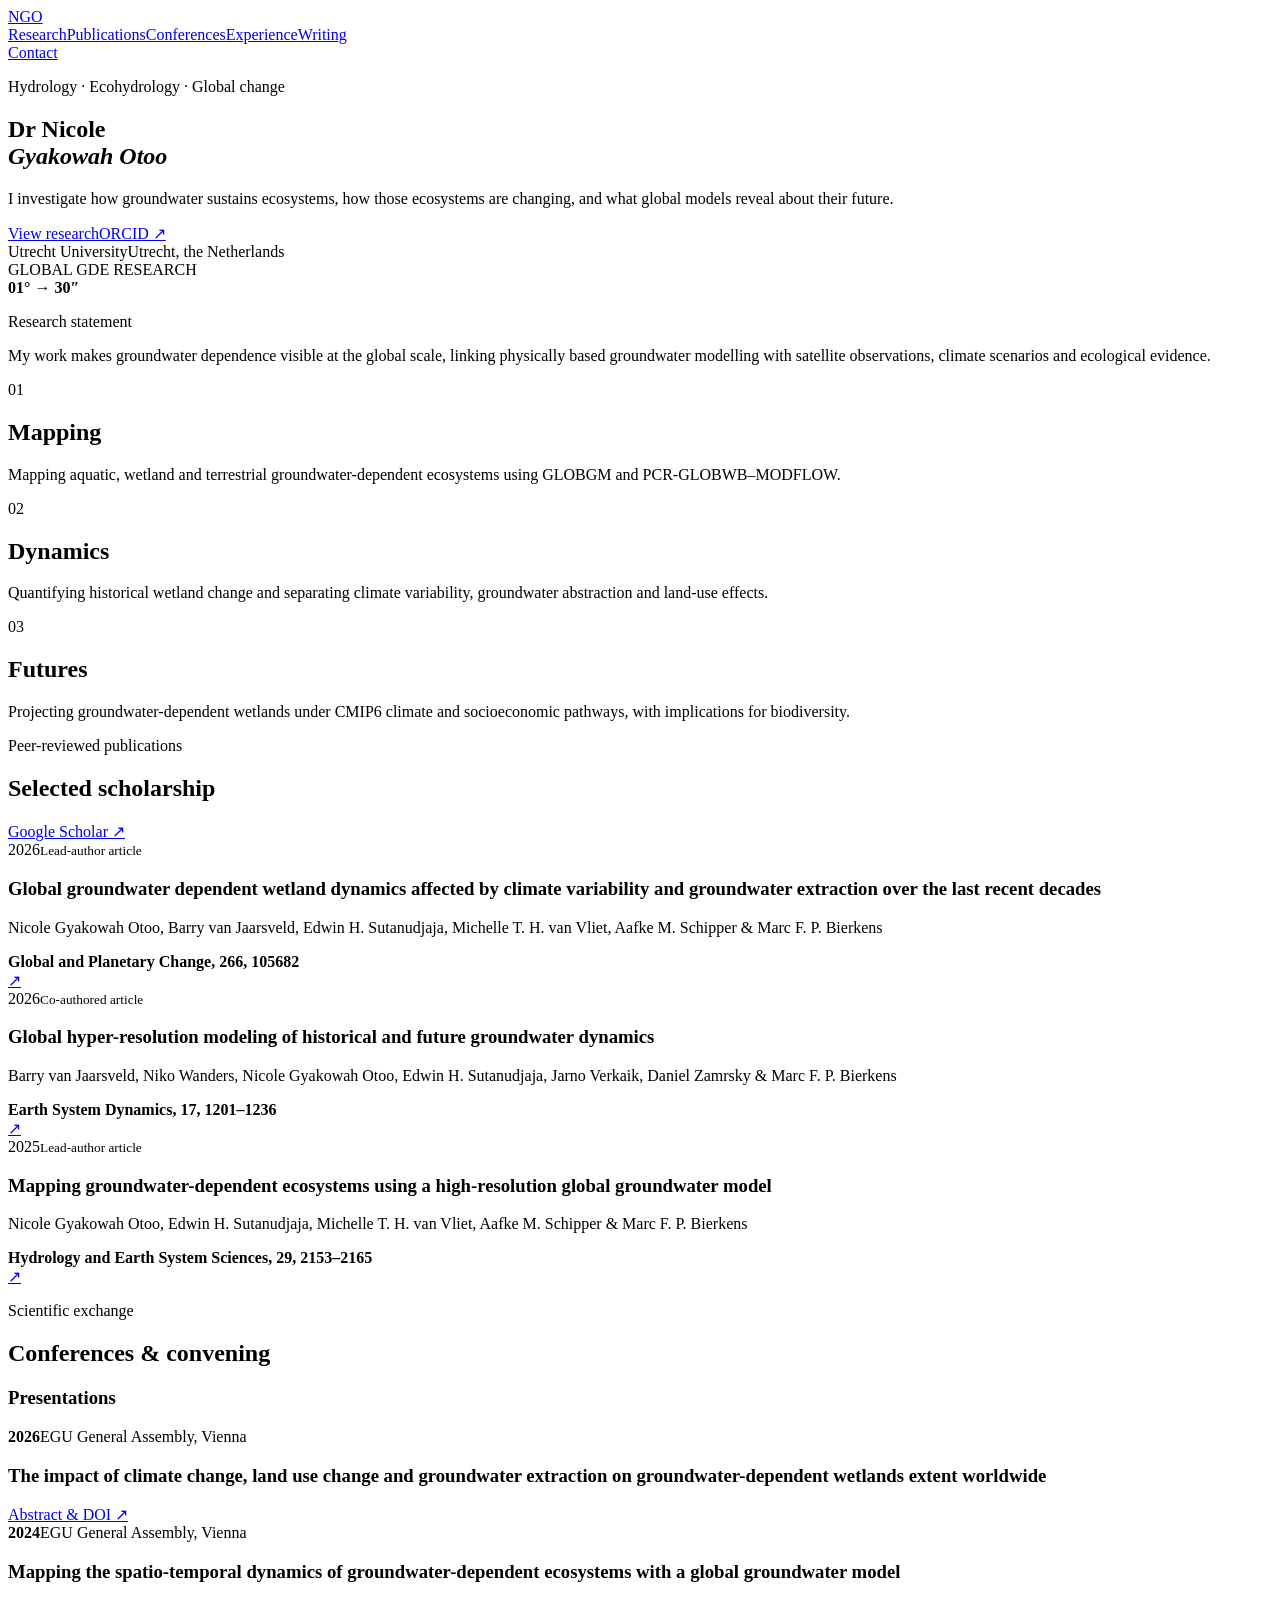
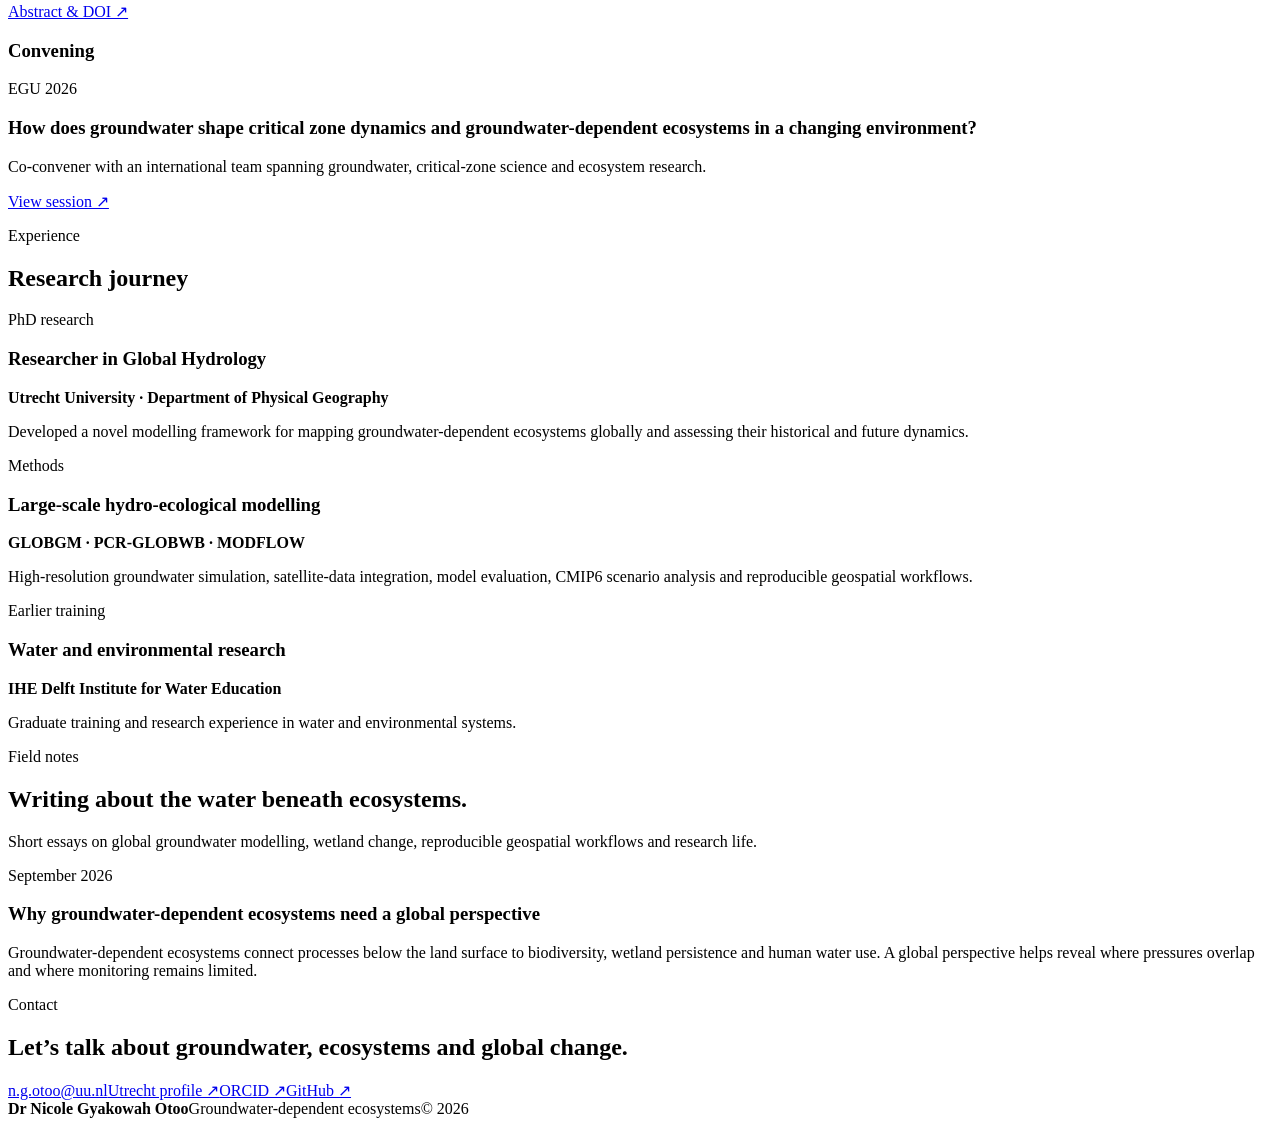
==== index.html @ ac989850 "Create index.html" ====
<!doctype html><html lang="en"><head><meta charset="utf-8"><meta name="viewport" content="width=device-width,initial-scale=1"><meta name="description" content="Dr Nicole Gyakowah Otoo, research on global groundwater-dependent ecosystems"><title>Dr Nicole Gyakowah Otoo | Hydrologist</title><link rel="icon" href="favicon.svg"><link rel="stylesheet" href="style.css"></head><body>
<header class="nav"><a class="mark" href="#home">NGO</a><nav><a href="#research">Research</a><a href="#publications">Publications</a><a href="#conferences">Conferences</a><a href="#experience">Experience</a><a href="#writing">Writing</a></nav><a class="nav-cta" href="#contact">Contact</a></header>
<main><section class="hero" id="home"><div class="hero-copy"><p class="kicker">Hydrology · Ecohydrology · Global change</p><h1>Dr Nicole<br><em>Gyakowah Otoo</em></h1><p class="lead">I investigate how groundwater sustains ecosystems, how those ecosystems are changing, and what global models reveal about their future.</p><div class="actions"><a class="primary" href="#publications">View research</a><a class="secondary" href="https://orcid.org/0000-0001-7656-0547">ORCID ↗</a></div><div class="mini"><span>Utrecht University</span><span>Utrecht, the Netherlands</span></div></div><div class="hero-art"><div class="orb"></div><div class="terrain t1"></div><div class="terrain t2"></div><div class="groundwater"></div><div class="annotation">GLOBAL GDE RESEARCH<br><b>01° → 30″</b></div></div></section>
<section class="statement" id="research"><p class="label">Research statement</p><p class="statement-text">My work makes groundwater dependence visible at the global scale, linking physically based groundwater modelling with satellite observations, climate scenarios and ecological evidence.</p></section>
<section class="research-grid"><article><span>01</span><h2>Mapping</h2><p>Mapping aquatic, wetland and terrestrial groundwater-dependent ecosystems using GLOBGM and PCR-GLOBWB–MODFLOW.</p></article><article><span>02</span><h2>Dynamics</h2><p>Quantifying historical wetland change and separating climate variability, groundwater abstraction and land-use effects.</p></article><article><span>03</span><h2>Futures</h2><p>Projecting groundwater-dependent wetlands under CMIP6 climate and socioeconomic pathways, with implications for biodiversity.</p></article></section>
<section class="section dark" id="publications"><div class="section-head"><div><p class="label">Peer-reviewed publications</p><h2>Selected scholarship</h2></div><a href="https://scholar.google.com/citations?user=H7xBUBYAAAAJ">Google Scholar ↗</a></div><div id="publication-list"></div></section>
<section class="section" id="conferences"><div class="section-head"><div><p class="label">Scientific exchange</p><h2>Conferences & convening</h2></div></div><div class="split"><div><h3 class="subhead">Presentations</h3><div id="conference-list"></div></div><aside><h3 class="subhead">Convening</h3><article class="convener"><p class="year">EGU 2026</p><h3>How does groundwater shape critical zone dynamics and groundwater-dependent ecosystems in a changing environment?</h3><p>Co-convener with an international team spanning groundwater, critical-zone science and ecosystem research.</p><a href="https://meetingorganizer.copernicus.org/EGU26/session/57127">View session ↗</a></article></aside></div></section>
<section class="section pale" id="experience"><p class="label">Experience</p><h2>Research journey</h2><div id="experience-list"></div></section>
<section class="section writing" id="writing"><div><p class="label">Field notes</p><h2>Writing about the water beneath ecosystems.</h2><p>Short essays on global groundwater modelling, wetland change, reproducible geospatial workflows and research life.</p></div><div id="post-list"></div></section>
<section class="contact" id="contact"><p class="label">Contact</p><h2>Let’s talk about groundwater, ecosystems and global change.</h2><div class="contact-links"><a href="mailto:n.g.otoo@uu.nl">n.g.otoo@uu.nl</a><a href="https://research-portal.uu.nl/en/persons/nicole-otoo/">Utrecht profile ↗</a><a href="https://orcid.org/0000-0001-7656-0547">ORCID ↗</a><a id="github-link" hidden>GitHub ↗</a></div></section></main>
<footer><b>Dr Nicole Gyakowah Otoo</b><span>Groundwater-dependent ecosystems</span><span>© <span id="year"></span></span></footer><script src="content.js"></script><script src="app.js"></script></body></html>
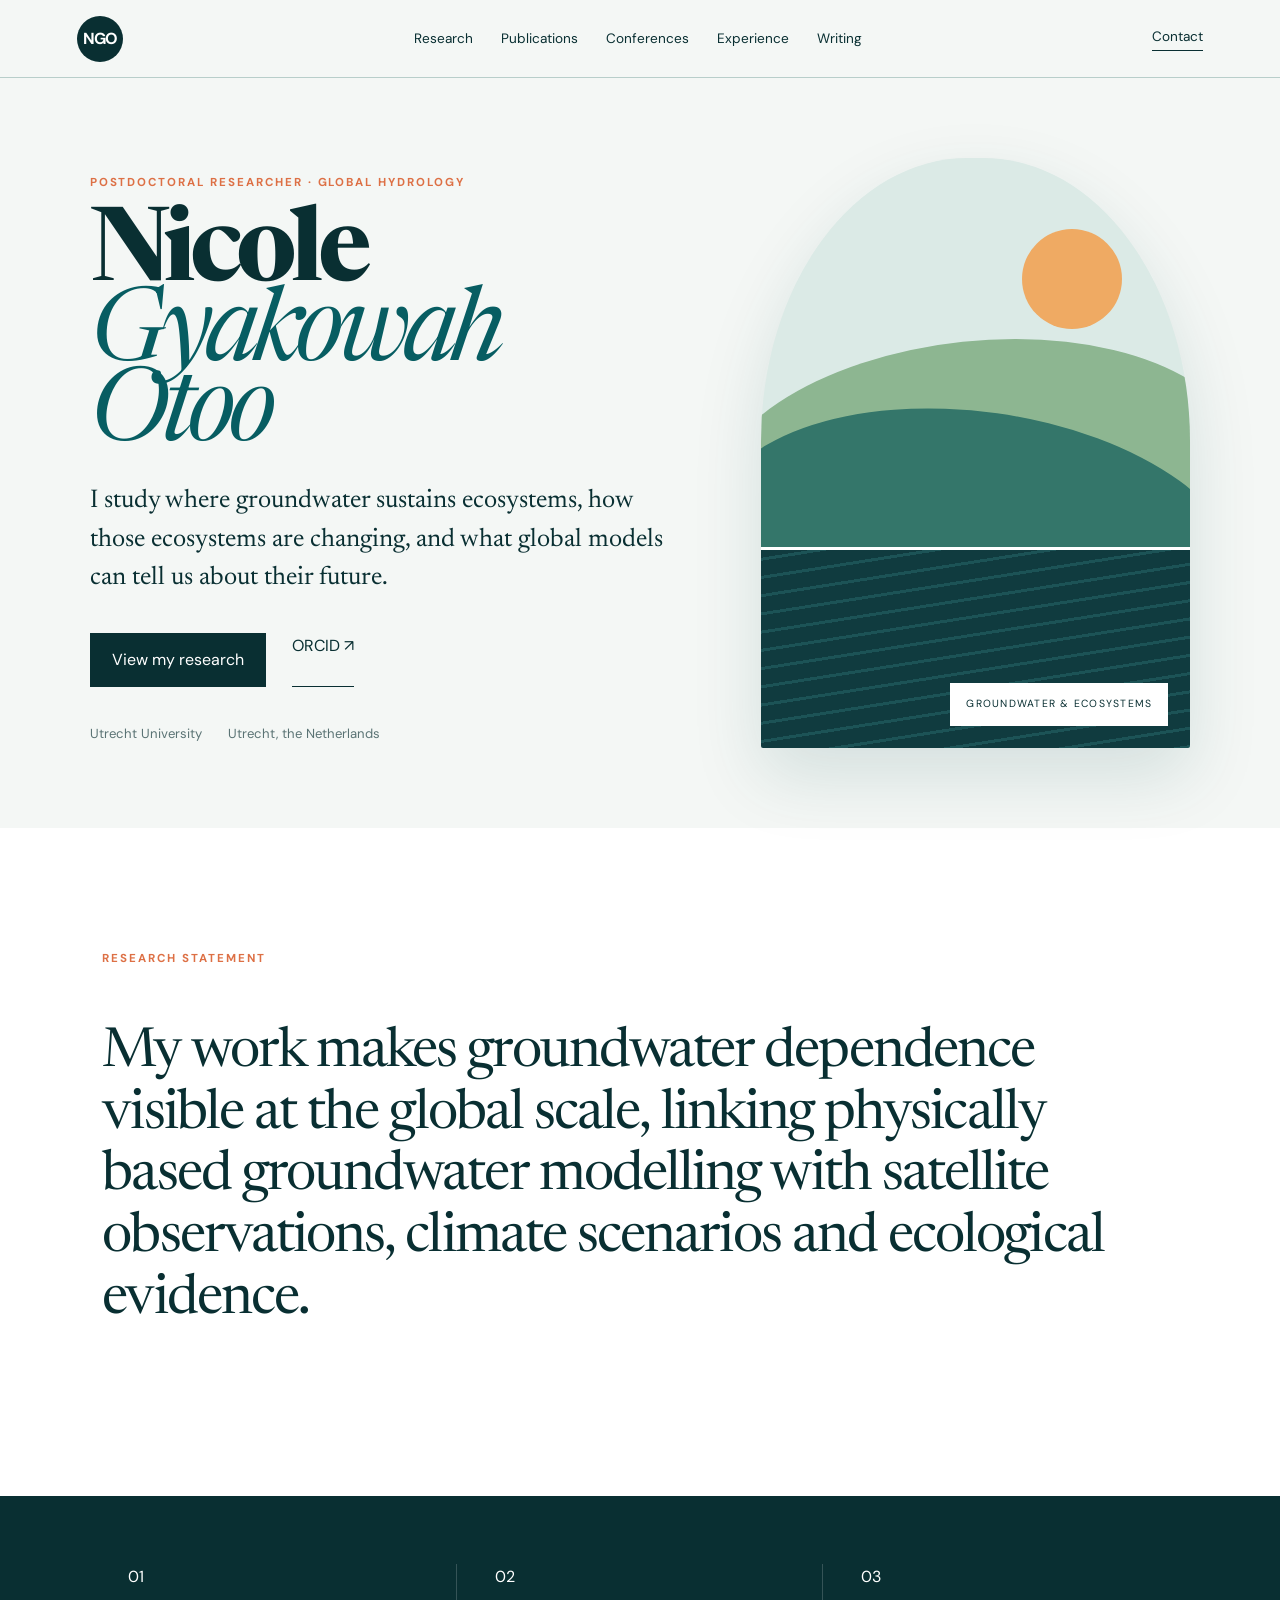
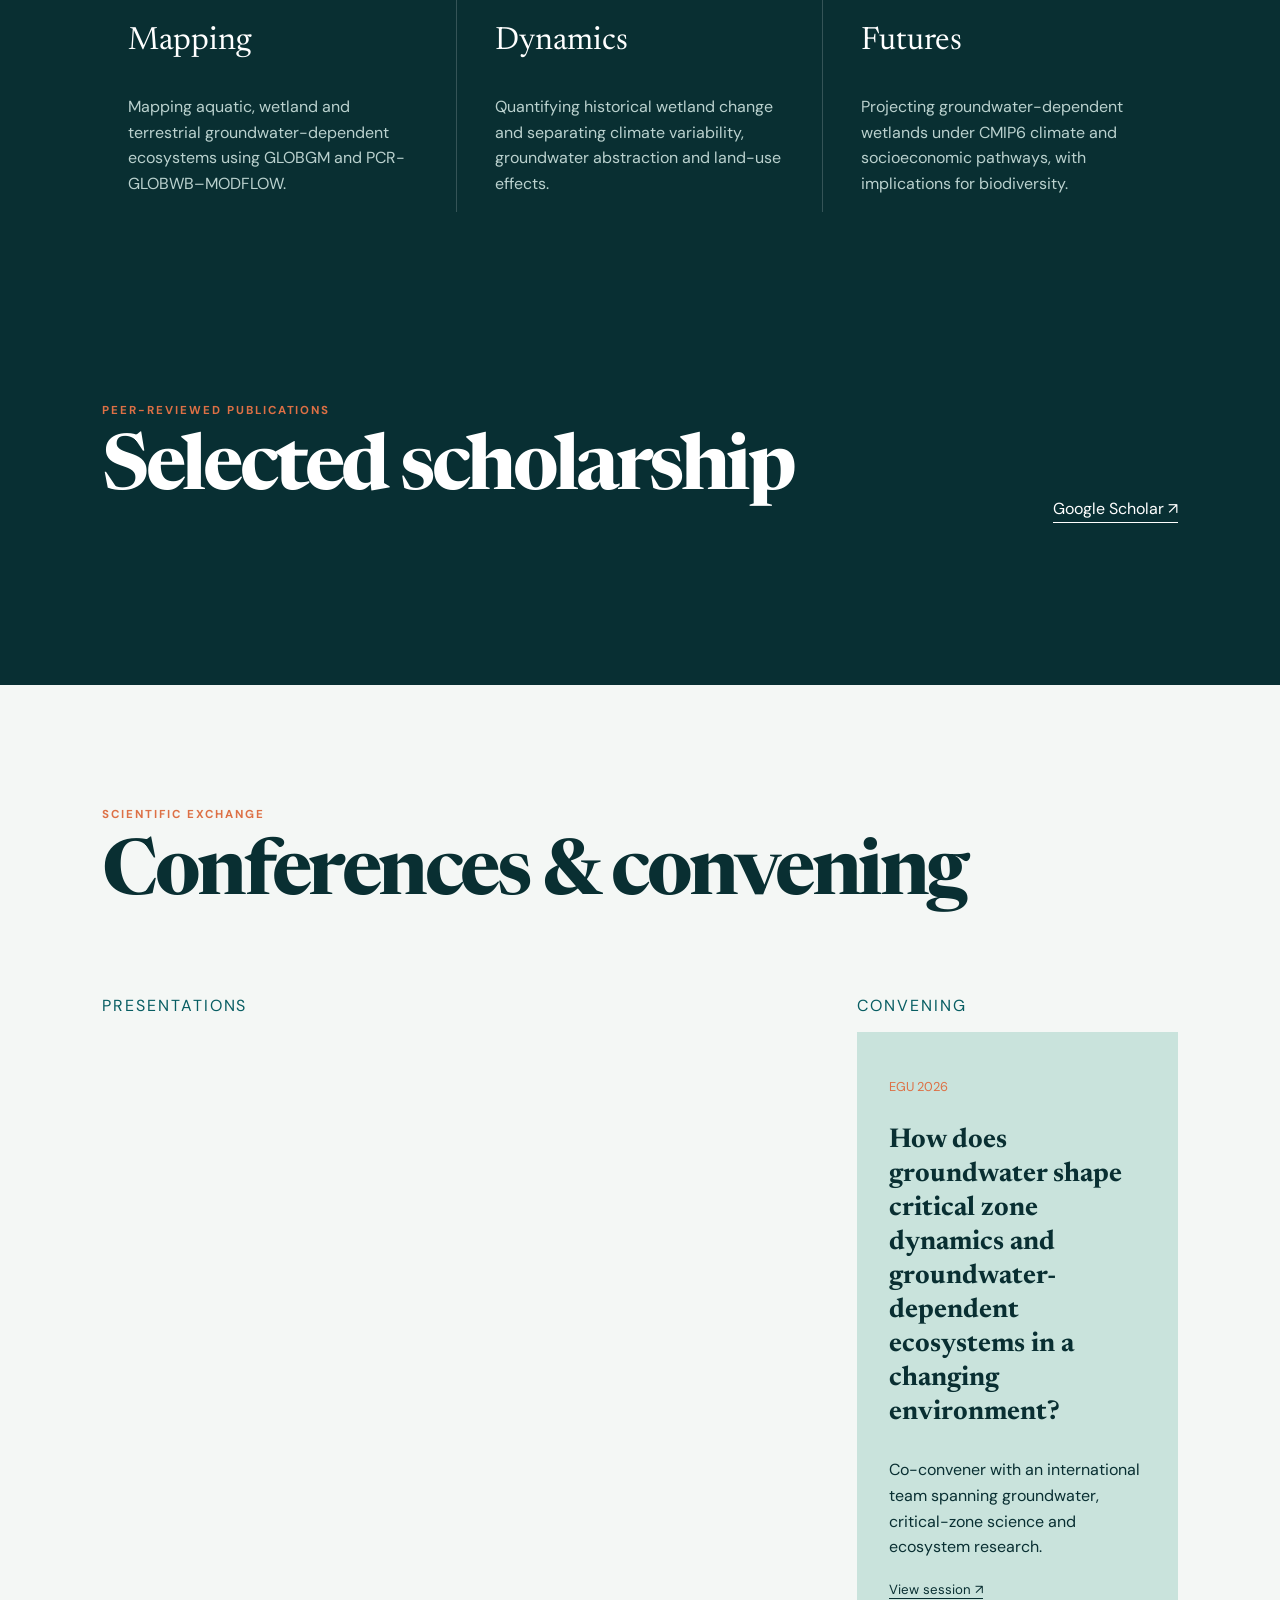
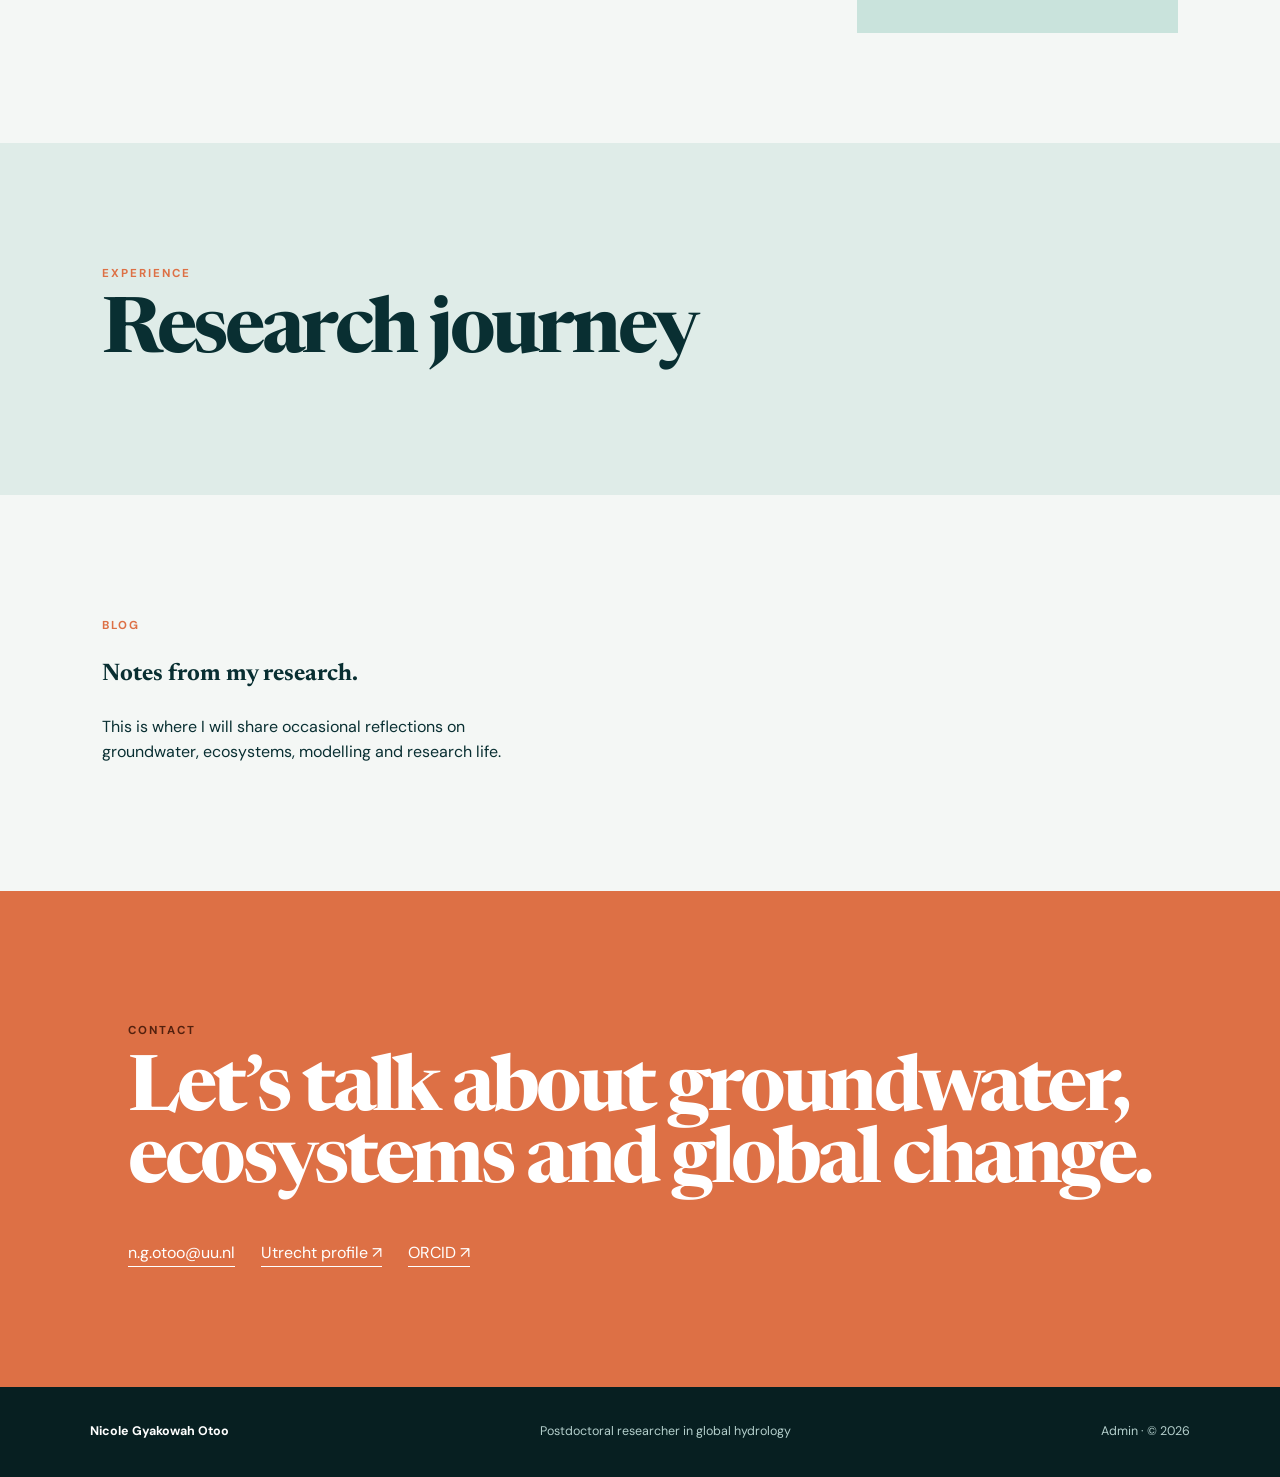
==== commit bcf4d287: "Update index.html" ====
--- a/index.html
+++ b/index.html
@@ -1,11 +1,11 @@
-<!doctype html><html lang="en"><head><meta charset="utf-8"><meta name="viewport" content="width=device-width,initial-scale=1"><meta name="description" content="Dr Nicole Gyakowah Otoo, research on global groundwater-dependent ecosystems"><title>Dr Nicole Gyakowah Otoo | Hydrologist</title><link rel="icon" href="favicon.svg"><link rel="stylesheet" href="style.css"></head><body>
+<!doctype html><html lang="en"><head><meta charset="utf-8"><meta name="viewport" content="width=device-width,initial-scale=1"><meta name="description" content="Nicole Gyakowah Otoo, postdoctoral researcher in global hydrology and groundwater-dependent ecosystems"><title>Nicole Gyakowah Otoo | Postdoctoral Researcher</title><link rel="icon" href="favicon.svg"><link rel="stylesheet" href="style.css"></head><body>
 <header class="nav"><a class="mark" href="#home">NGO</a><nav><a href="#research">Research</a><a href="#publications">Publications</a><a href="#conferences">Conferences</a><a href="#experience">Experience</a><a href="#writing">Writing</a></nav><a class="nav-cta" href="#contact">Contact</a></header>
-<main><section class="hero" id="home"><div class="hero-copy"><p class="kicker">Hydrology · Ecohydrology · Global change</p><h1>Dr Nicole<br><em>Gyakowah Otoo</em></h1><p class="lead">I investigate how groundwater sustains ecosystems, how those ecosystems are changing, and what global models reveal about their future.</p><div class="actions"><a class="primary" href="#publications">View research</a><a class="secondary" href="https://orcid.org/0000-0001-7656-0547">ORCID ↗</a></div><div class="mini"><span>Utrecht University</span><span>Utrecht, the Netherlands</span></div></div><div class="hero-art"><div class="orb"></div><div class="terrain t1"></div><div class="terrain t2"></div><div class="groundwater"></div><div class="annotation">GLOBAL GDE RESEARCH<br><b>01° → 30″</b></div></div></section>
+<main><section class="hero" id="home"><div class="hero-copy"><p class="kicker" id="role">Postdoctoral researcher · Global hydrology</p><h1><span id="first-name">Nicole</span><br><em id="last-name">Gyakowah Otoo</em></h1><p class="lead" id="intro">I study where groundwater sustains ecosystems, how those ecosystems are changing, and what global models can tell us about their future.</p><div class="actions"><a class="primary" href="#publications">View my research</a><a class="secondary" id="orcid-link" href="https://orcid.org/0000-0001-7656-0547">ORCID ↗</a></div><div class="mini"><span id="affiliation">Utrecht University</span><span id="location">Utrecht, the Netherlands</span></div></div><div class="hero-art"><div class="orb"></div><div class="terrain t1"></div><div class="terrain t2"></div><div class="groundwater"></div><img class="profile-photo" id="profile-photo" alt="Nicole Gyakowah Otoo" hidden><div class="annotation">GROUNDWATER &amp; ECOSYSTEMS</div></div></section>
 <section class="statement" id="research"><p class="label">Research statement</p><p class="statement-text">My work makes groundwater dependence visible at the global scale, linking physically based groundwater modelling with satellite observations, climate scenarios and ecological evidence.</p></section>
 <section class="research-grid"><article><span>01</span><h2>Mapping</h2><p>Mapping aquatic, wetland and terrestrial groundwater-dependent ecosystems using GLOBGM and PCR-GLOBWB–MODFLOW.</p></article><article><span>02</span><h2>Dynamics</h2><p>Quantifying historical wetland change and separating climate variability, groundwater abstraction and land-use effects.</p></article><article><span>03</span><h2>Futures</h2><p>Projecting groundwater-dependent wetlands under CMIP6 climate and socioeconomic pathways, with implications for biodiversity.</p></article></section>
 <section class="section dark" id="publications"><div class="section-head"><div><p class="label">Peer-reviewed publications</p><h2>Selected scholarship</h2></div><a href="https://scholar.google.com/citations?user=H7xBUBYAAAAJ">Google Scholar ↗</a></div><div id="publication-list"></div></section>
 <section class="section" id="conferences"><div class="section-head"><div><p class="label">Scientific exchange</p><h2>Conferences & convening</h2></div></div><div class="split"><div><h3 class="subhead">Presentations</h3><div id="conference-list"></div></div><aside><h3 class="subhead">Convening</h3><article class="convener"><p class="year">EGU 2026</p><h3>How does groundwater shape critical zone dynamics and groundwater-dependent ecosystems in a changing environment?</h3><p>Co-convener with an international team spanning groundwater, critical-zone science and ecosystem research.</p><a href="https://meetingorganizer.copernicus.org/EGU26/session/57127">View session ↗</a></article></aside></div></section>
 <section class="section pale" id="experience"><p class="label">Experience</p><h2>Research journey</h2><div id="experience-list"></div></section>
-<section class="section writing" id="writing"><div><p class="label">Field notes</p><h2>Writing about the water beneath ecosystems.</h2><p>Short essays on global groundwater modelling, wetland change, reproducible geospatial workflows and research life.</p></div><div id="post-list"></div></section>
+<section class="section writing" id="writing"><div><p class="label">Blog</p><h2 id="blog-title">Notes from my research.</h2><p id="blog-intro">This is where I will share occasional reflections on groundwater, ecosystems, modelling and research life.</p></div><div id="post-list"></div></section>
 <section class="contact" id="contact"><p class="label">Contact</p><h2>Let’s talk about groundwater, ecosystems and global change.</h2><div class="contact-links"><a href="mailto:n.g.otoo@uu.nl">n.g.otoo@uu.nl</a><a href="https://research-portal.uu.nl/en/persons/nicole-otoo/">Utrecht profile ↗</a><a href="https://orcid.org/0000-0001-7656-0547">ORCID ↗</a><a id="github-link" hidden>GitHub ↗</a></div></section></main>
-<footer><b>Dr Nicole Gyakowah Otoo</b><span>Groundwater-dependent ecosystems</span><span>© <span id="year"></span></span></footer><script src="content.js"></script><script src="app.js"></script></body></html>
+<footer><b>Nicole Gyakowah Otoo</b><span>Postdoctoral researcher in global hydrology</span><span><a href="admin/">Admin</a> · © <span id="year"></span></span></footer><script src="app.js"></script></body></html>
--- a/style.css
+++ b/style.css
@@ -0,0 +1 @@
+@import url('https://fonts.googleapis.com/css2?family=DM+Sans:wght@400;500;700&family=Newsreader:opsz,wght@6..72,400;6..72,600&display=swap');:root{--ink:#092f32;--teal:#075d62;--mint:#c9e3dc;--paper:#f4f7f5;--orange:#dd7045;--line:#b8ceca}*{box-sizing:border-box}html{scroll-behavior:smooth}body{margin:0;background:var(--paper);color:var(--ink);font:16px/1.6 'DM Sans',sans-serif}a{color:inherit;text-decoration:none}.nav{height:78px;display:flex;align-items:center;justify-content:space-between;padding:0 clamp(22px,6vw,100px);position:sticky;top:0;z-index:10;background:#f4f7f5ee;backdrop-filter:blur(16px);border-bottom:1px solid var(--line)}.mark{font-weight:700;letter-spacing:-.07em;color:#fff;background:var(--ink);width:46px;height:46px;border-radius:50%;display:grid;place-items:center}.nav nav{display:flex;gap:28px;font-size:.85rem}.nav nav a:hover{color:var(--orange)}.nav-cta{border-bottom:1px solid;padding-bottom:3px;font-size:.85rem}.hero{min-height:720px;display:grid;grid-template-columns:1.15fr .85fr;gap:7vw;align-items:center;padding:80px clamp(22px,7vw,112px)}.kicker,.label{text-transform:uppercase;letter-spacing:.17em;font-size:.72rem;font-weight:700;color:var(--orange)}h1,h2,h3{font-family:'Newsreader',serif}.hero h1{font-size:clamp(4.1rem,8vw,8.4rem);line-height:.78;letter-spacing:-.06em;margin:25px 0}.hero h1 em{font-weight:400;color:var(--teal)}.lead{font:clamp(1.35rem,2vw,1.8rem)/1.5 'Newsreader';max-width:720px}.actions,.mini,.contact-links{display:flex;gap:26px;flex-wrap:wrap}.actions{margin:36px 0}.primary{background:var(--ink);color:#fff;padding:14px 22px}.secondary,.contact-links a{border-bottom:1px solid}.mini{color:#5a7374;font-size:.82rem}.hero-art{height:590px;position:relative;overflow:hidden;background:#dbeae6;border-radius:48% 48% 2px 2px;box-shadow:0 28px 70px #0b4d4d22}.orb{position:absolute;width:100px;height:100px;background:#efaa63;border-radius:50%;right:16%;top:12%}.terrain{position:absolute;left:-12%;width:125%;border-radius:50% 50% 0 0}.t1{height:48%;top:31%;background:#8db691;transform:rotate(-6deg)}.t2{height:48%;top:43%;background:#34766a;transform:rotate(8deg)}.groundwater{position:absolute;bottom:0;width:100%;height:34%;border-top:3px solid #fff;background:repeating-linear-gradient(-9deg,#1c5356 0 3px,#103b3f 3px 18px)}.annotation{position:absolute;bottom:22px;right:22px;background:#fff;padding:13px 16px;font-size:.65rem;letter-spacing:.12em}.statement,.section{padding:110px clamp(22px,8vw,140px)}.statement{background:#fff}.statement-text{font:clamp(2rem,4.3vw,4.6rem)/1.12 'Newsreader';letter-spacing:-.035em;max-width:1300px}.research-grid{display:grid;grid-template-columns:repeat(3,1fr);background:var(--ink);color:#fff;padding:68px clamp(22px,7vw,112px)}.research-grid article{padding:0 38px;border-right:1px solid #ffffff2e}.research-grid article:last-child{border:0}.research-grid h2{font-size:2rem;font-weight:400}.research-grid p{color:#bad1ce}.section.dark{background:#082f33;color:#fff}.section-head{display:flex;justify-content:space-between;align-items:end;margin-bottom:52px}.section-head h2,.section>h2,.contact h2{font-size:clamp(3rem,6vw,6rem);line-height:.94;letter-spacing:-.045em;margin:15px 0}.section-head>a{border-bottom:1px solid}.pub{display:grid;grid-template-columns:130px 1fr 30px;gap:28px;border-top:1px solid #ffffff35;padding:34px 0}.pub>div:first-child{display:flex;flex-direction:column}.pub small{color:#82b7b1}.pub h3{font-size:1.55rem;line-height:1.25;margin:0 0 10px}.pub p{color:#b6cfcc;margin:5px 0}.pub b{font-size:.8rem;color:#e89068}.split{display:grid;grid-template-columns:1.35fr .65fr;gap:7vw}.subhead{text-transform:uppercase;letter-spacing:.12em;color:var(--teal);font:1rem 'DM Sans'}.event{border-top:1px solid var(--line);padding:28px 0}.event>div{display:flex;gap:20px;color:var(--orange);font-size:.78rem}.event h3{font-size:1.55rem;line-height:1.25}.event a,.convener a{font-size:.83rem;border-bottom:1px solid}.convener{background:var(--mint);padding:32px}.convener h3{font-size:1.7rem;line-height:1.25}.year{color:var(--orange);font-size:.8rem}.pale{background:#dfece8}.timeline{display:grid;grid-template-columns:minmax(150px,.4fr) 1fr;gap:40px;border-top:1px solid #9ebdb8;padding:34px 0}.timeline>p{color:var(--orange);font-size:.82rem}.timeline h3{font-size:1.7rem;margin:0}.timeline b{color:var(--teal);font-size:.86rem}.writing{display:grid;grid-template-columns:.85fr 1.15fr;gap:9vw}.writing>div:last-child article{background:#fff;border-top:4px solid var(--teal);padding:32px}.writing article h3{font-size:1.8rem}.contact{padding:120px clamp(22px,10vw,160px);background:var(--orange);color:#fff}.contact .label{color:#53210f}.contact h2{max-width:1100px}.contact-links{margin-top:40px}footer{background:#071f21;color:#b4cfcc;padding:35px clamp(22px,7vw,112px);display:flex;justify-content:space-between;gap:20px;font-size:.78rem}footer b{color:#fff}@media(max-width:820px){.nav nav{display:none}.hero{grid-template-columns:1fr}.hero-art{height:450px}.research-grid,.split,.writing{grid-template-columns:1fr}.research-grid article{padding:28px 0;border-right:0;border-bottom:1px solid #ffffff2e}.pub{grid-template-columns:70px 1fr 20px}.timeline{grid-template-columns:1fr;gap:2px}.section-head{align-items:start;gap:20px}.mini,footer{flex-direction:column}.statement,.section{padding-top:80px;padding-bottom:80px}}
